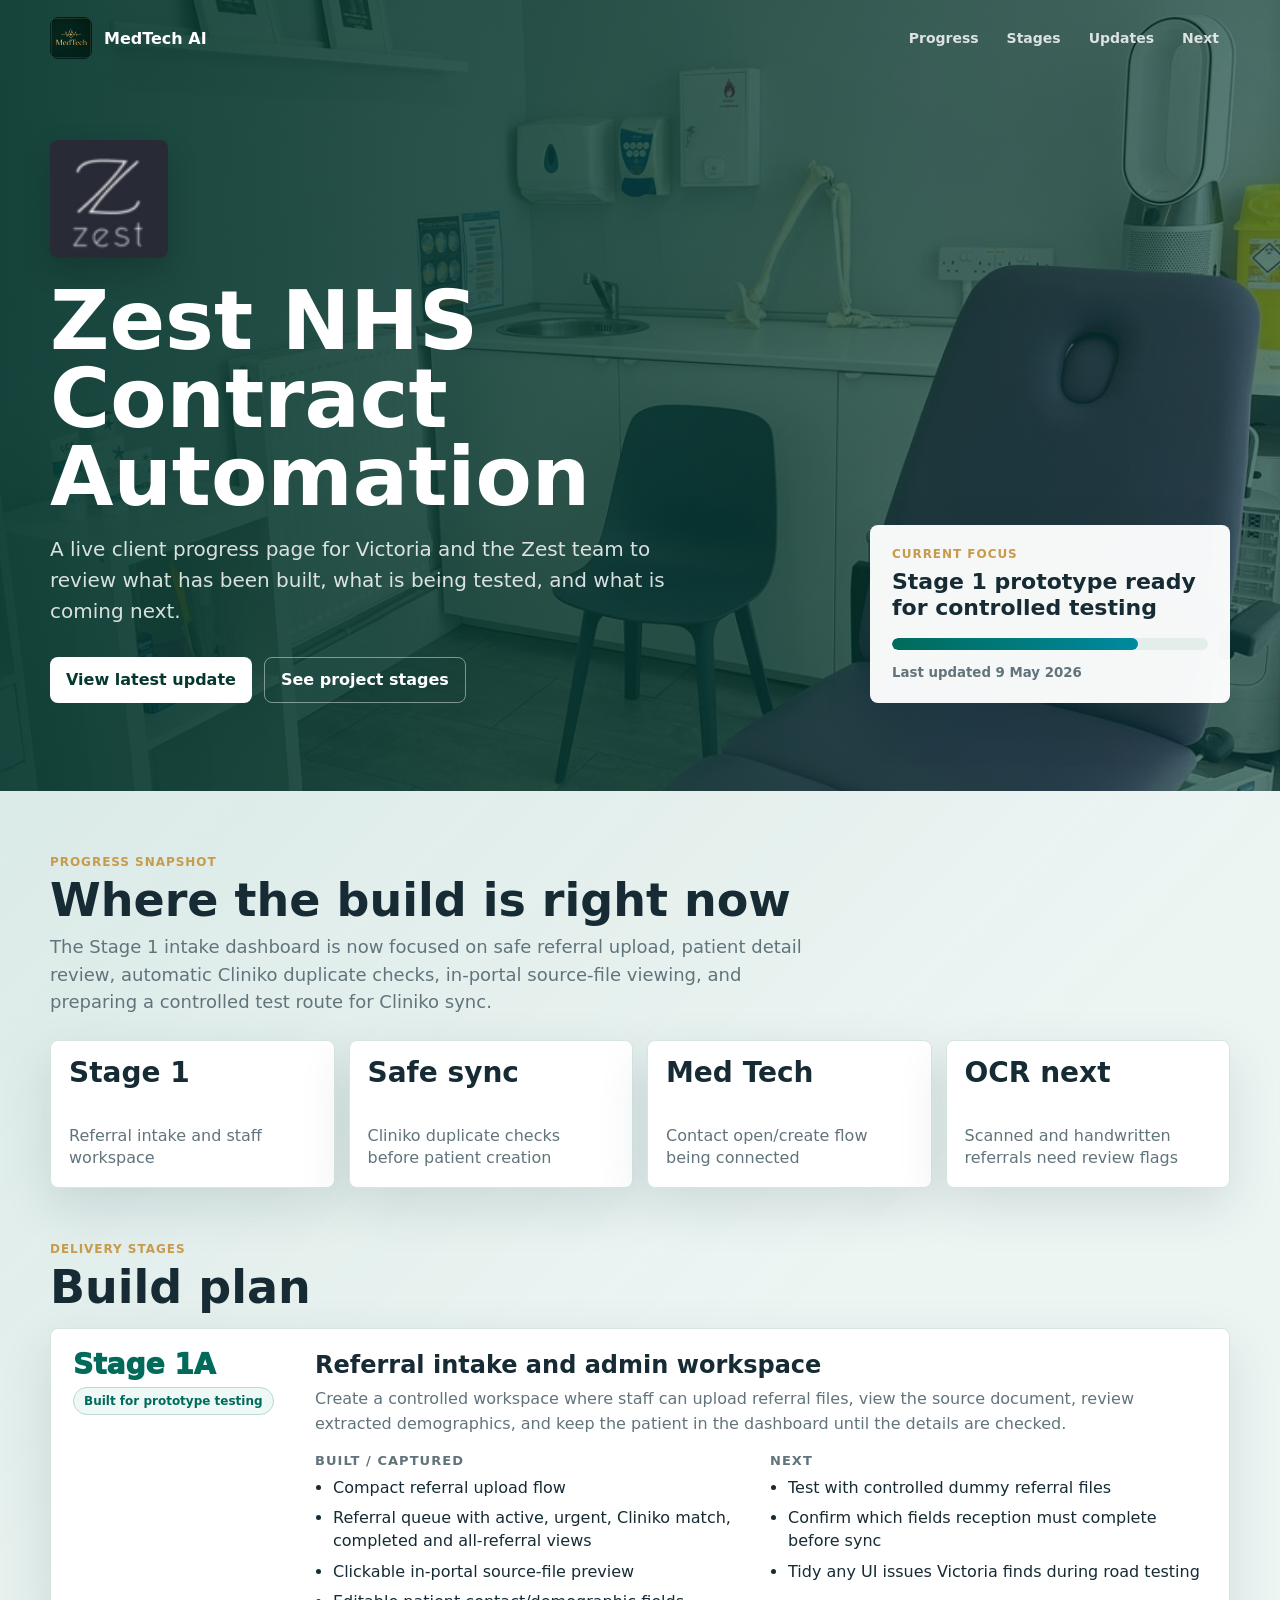
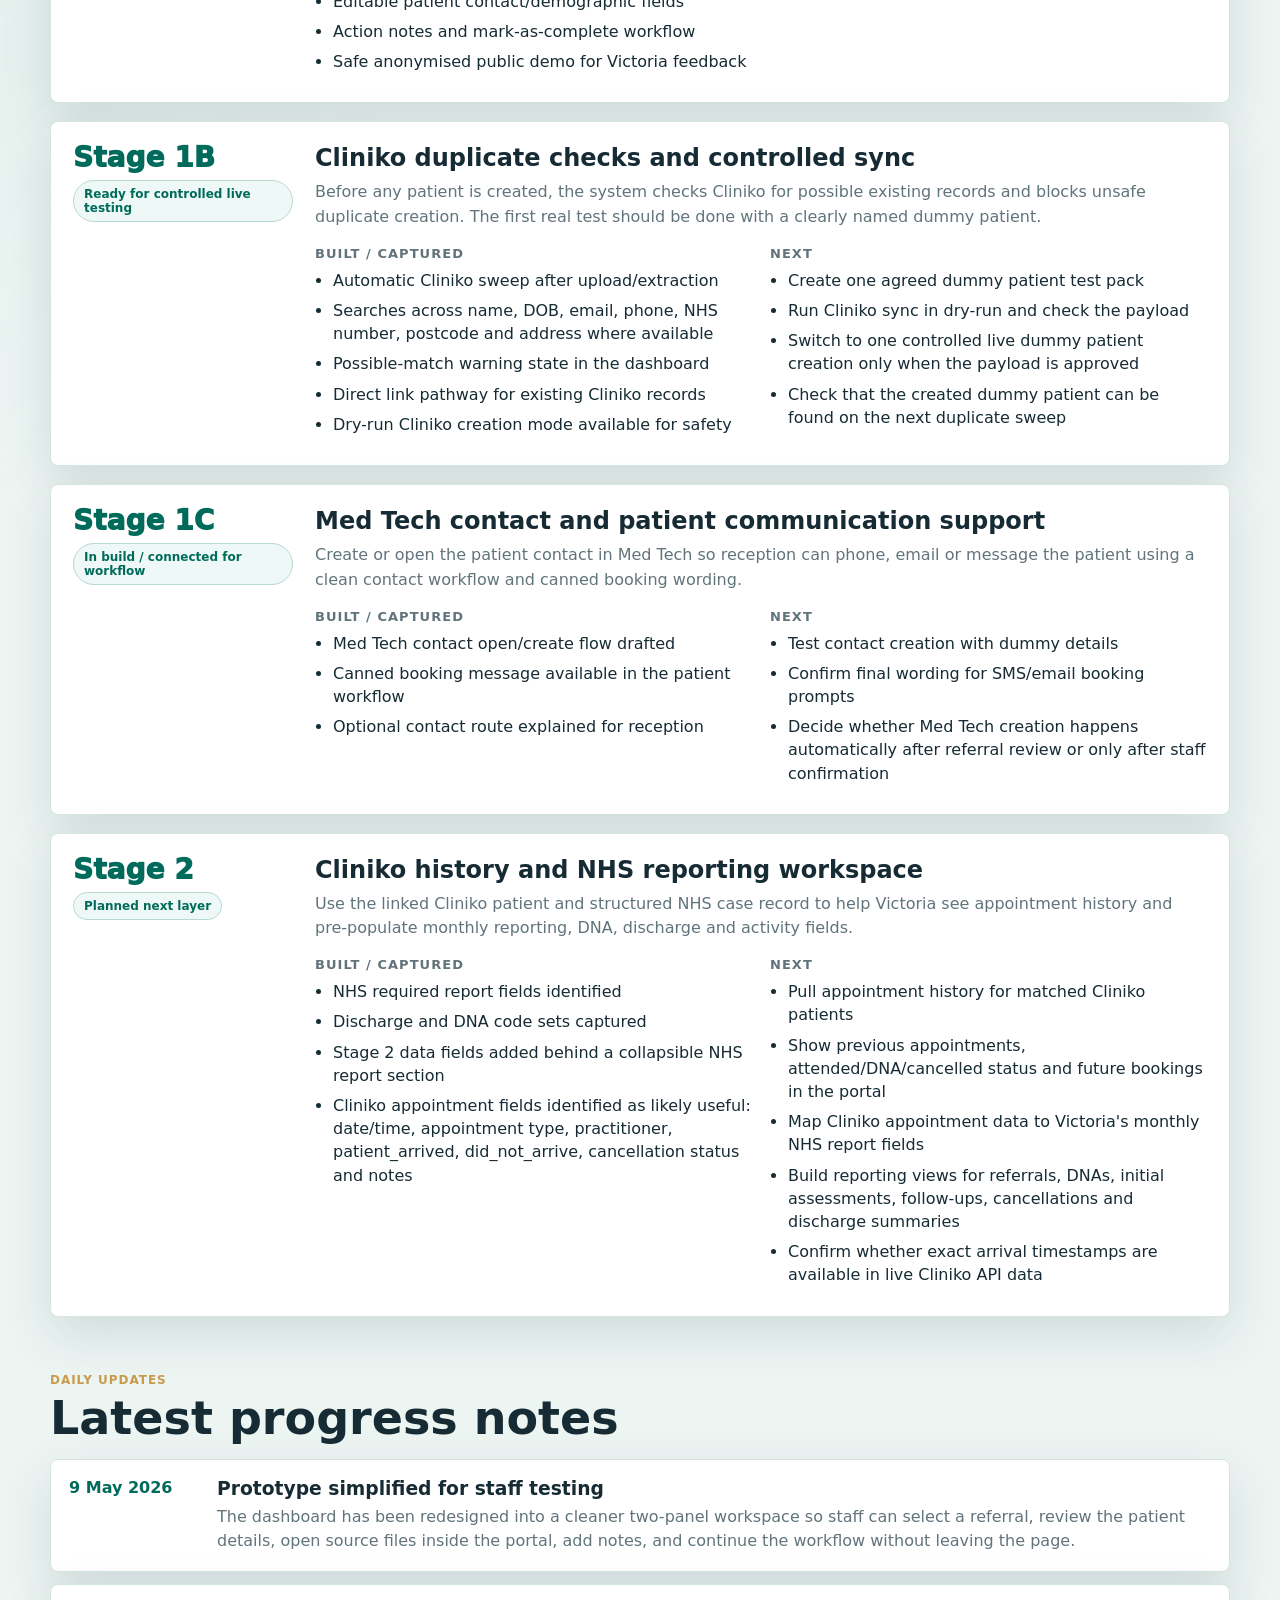
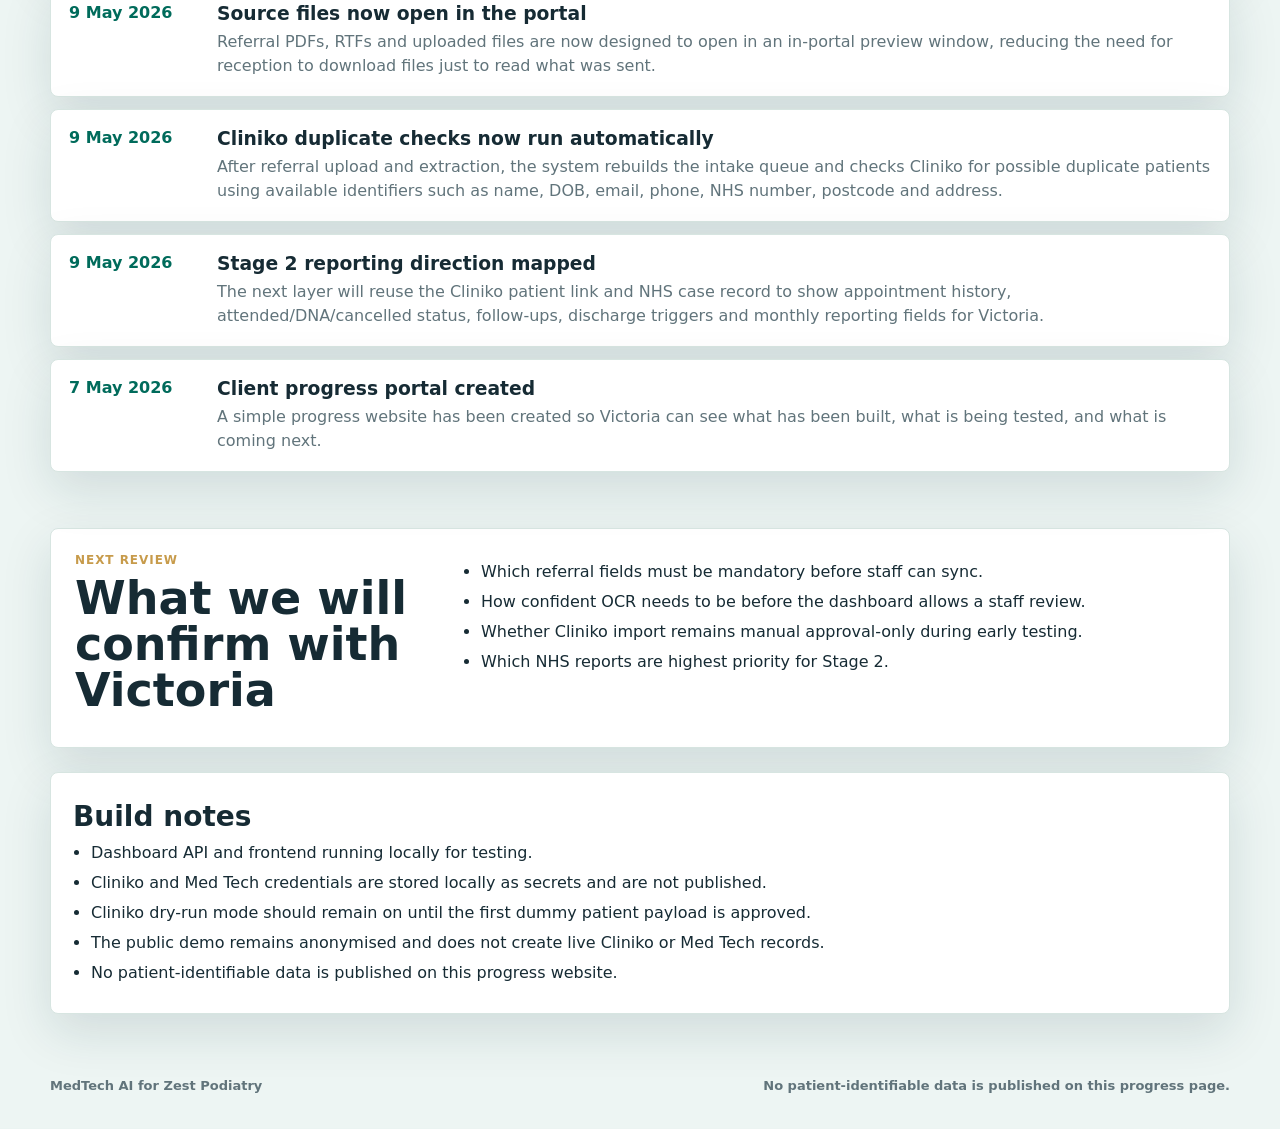
==== progress/index.html @ 03bc9697 "Publish Zest NHS demo on GitHub Pages" ====
<!doctype html>
<html lang="en">
  <head>
    <meta charset="utf-8" />
    <meta name="viewport" content="width=device-width, initial-scale=1" />
    <meta name="robots" content="noindex,nofollow" />
    <title>Zest NHS Automation Progress</title>
    <link rel="stylesheet" href="./styles.css" />
  </head>
  <body>
    <header class="hero">
      <nav class="topbar" aria-label="Project navigation">
        <a class="brand" href="#top" aria-label="Project home">
          <img src="./assets/MedTech-logo.png" alt="MedTech AI" />
          <span>MedTech AI</span>
        </a>
        <div class="navlinks">
          <a href="#progress">Progress</a>
          <a href="#stages">Stages</a>
          <a href="#updates">Updates</a>
          <a href="#next">Next</a>
        </div>
      </nav>

      <section id="top" class="heroGrid">
        <div class="heroCopy">
          <img class="zestLogo" src="./assets/zest-logo.png" alt="Zest Podiatry" />
          <h1>Zest NHS Contract Automation</h1>
          <p class="lead">A live client progress page for Victoria and the Zest team to review what has been built, what is being tested, and what is coming next.</p>
          <div class="heroActions">
            <a class="primaryButton" href="#updates">View latest update</a>
            <a class="secondaryButton" href="#stages">See project stages</a>
          </div>
        </div>
        <aside class="statusPanel" aria-label="Current project status">
          <span>Current focus</span>
          <strong id="statusText">Loading progress...</strong>
          <div class="progressBar" aria-label="Project progress">
            <div id="progressFill"></div>
          </div>
          <small id="lastUpdated">Last updated loading...</small>
        </aside>
      </section>
    </header>

    <main>
      <section id="progress" class="sectionIntro">
        <span>Progress Snapshot</span>
        <h2>Where the build is right now</h2>
        <p id="currentFocus">Loading the latest project focus.</p>
      </section>

      <section class="snapshotGrid" aria-label="Build snapshot">
        <article>
          <strong>Stage 1</strong>
          <span>Referral intake and staff workspace</span>
        </article>
        <article>
          <strong>Safe sync</strong>
          <span>Cliniko duplicate checks before patient creation</span>
        </article>
        <article>
          <strong>Med Tech</strong>
          <span>Contact open/create flow being connected</span>
        </article>
        <article>
          <strong>OCR next</strong>
          <span>Scanned and handwritten referrals need review flags</span>
        </article>
      </section>

      <section id="stages" class="stageSection">
        <div class="sectionIntro compact">
          <span>Delivery Stages</span>
          <h2>Build plan</h2>
        </div>
        <div id="stageList" class="stageList"></div>
      </section>

      <section id="updates" class="updatesSection">
        <div class="sectionIntro compact">
          <span>Daily Updates</span>
          <h2>Latest progress notes</h2>
        </div>
        <div id="updatesList" class="updatesList"></div>
      </section>

      <section id="next" class="nextSection">
        <div>
          <span>Next Review</span>
          <h2>What we will confirm with Victoria</h2>
        </div>
        <ul>
          <li>Which referral fields must be mandatory before staff can sync.</li>
          <li>How confident OCR needs to be before the dashboard allows a staff review.</li>
          <li>Whether Cliniko import remains manual approval-only during early testing.</li>
          <li>Which NHS reports are highest priority for Stage 2.</li>
        </ul>
      </section>

      <section class="buildLog" aria-label="Technical build notes">
        <h2>Build notes</h2>
        <ul id="buildLog"></ul>
      </section>
    </main>

    <footer>
      <span>MedTech AI for Zest Podiatry</span>
      <span>No patient-identifiable data is published on this progress page.</span>
    </footer>

    <script src="./progress.js"></script>
  </body>
</html>
---- progress/styles.css ----
:root {
  color-scheme: light;
  --ink: #162b34;
  --muted: #61747b;
  --paper: #ffffff;
  --soft: #f4faf8;
  --line: #d7e5e1;
  --green: #006b5b;
  --green-dark: #06382f;
  --teal: #008aa0;
  --gold: #c79b4b;
  --amber: #b87618;
  --shadow: 0 18px 50px rgba(18, 52, 60, 0.13);
  font-family: Inter, ui-sans-serif, system-ui, -apple-system, BlinkMacSystemFont, "Segoe UI", sans-serif;
  background: #edf5f3;
  color: var(--ink);
}

* {
  box-sizing: border-box;
}

html {
  scroll-behavior: smooth;
}

body {
  margin: 0;
  background:
    linear-gradient(135deg, rgba(0, 107, 91, 0.12), transparent 38%),
    #edf5f3;
}

a {
  color: inherit;
}

.hero {
  min-height: 82vh;
  background:
    linear-gradient(90deg, rgba(6, 56, 47, 0.92), rgba(6, 56, 47, 0.65)),
    url("./assets/zest-clinic-room.jpeg") center / cover;
  color: #ffffff;
  display: grid;
  align-content: start;
}

.topbar {
  width: min(1180px, calc(100% - 40px));
  margin: 0 auto;
  min-height: 76px;
  display: flex;
  align-items: center;
  justify-content: space-between;
  gap: 20px;
}

.brand {
  display: inline-flex;
  align-items: center;
  gap: 12px;
  text-decoration: none;
  font-weight: 900;
}

.brand img {
  width: 42px;
  height: 42px;
  border-radius: 8px;
  object-fit: cover;
}

.navlinks {
  display: flex;
  align-items: center;
  gap: 6px;
}

.navlinks a {
  text-decoration: none;
  color: rgba(255, 255, 255, 0.82);
  font-size: 14px;
  font-weight: 800;
  padding: 9px 11px;
  border-radius: 8px;
}

.navlinks a:hover {
  background: rgba(255, 255, 255, 0.12);
  color: #ffffff;
}

.heroGrid {
  width: min(1180px, calc(100% - 40px));
  margin: 64px auto 88px;
  display: grid;
  grid-template-columns: minmax(0, 1fr) 360px;
  gap: 42px;
  align-items: end;
}

.heroCopy {
  max-width: 760px;
}

.zestLogo {
  width: 118px;
  max-width: 44vw;
  display: block;
  margin-bottom: 24px;
  border-radius: 8px;
  box-shadow: 0 12px 30px rgba(0, 0, 0, 0.18);
}

h1,
h2,
p {
  margin-top: 0;
}

h1 {
  max-width: 760px;
  margin-bottom: 18px;
  font-size: clamp(42px, 7vw, 82px);
  line-height: 0.95;
  letter-spacing: 0;
}

.lead {
  max-width: 650px;
  color: rgba(255, 255, 255, 0.84);
  font-size: 20px;
  line-height: 1.55;
  margin-bottom: 30px;
}

.heroActions {
  display: flex;
  flex-wrap: wrap;
  gap: 12px;
}

.primaryButton,
.secondaryButton {
  min-height: 46px;
  border-radius: 8px;
  display: inline-flex;
  align-items: center;
  justify-content: center;
  padding: 12px 16px;
  font-weight: 900;
  text-decoration: none;
}

.primaryButton {
  background: #ffffff;
  color: var(--green-dark);
}

.secondaryButton {
  border: 1px solid rgba(255, 255, 255, 0.44);
  color: #ffffff;
}

.statusPanel {
  background: rgba(255, 255, 255, 0.96);
  color: var(--ink);
  border-radius: 8px;
  box-shadow: var(--shadow);
  padding: 22px;
}

.statusPanel span,
.sectionIntro span,
.nextSection span {
  display: block;
  color: var(--gold);
  font-size: 12px;
  text-transform: uppercase;
  letter-spacing: 0.08em;
  font-weight: 900;
}

.statusPanel strong {
  display: block;
  margin: 8px 0 16px;
  font-size: 22px;
  line-height: 1.2;
}

.statusPanel small {
  color: var(--muted);
  font-weight: 800;
}

.progressBar {
  width: 100%;
  height: 12px;
  border-radius: 999px;
  background: #e3eeeb;
  overflow: hidden;
  margin-bottom: 12px;
}

#progressFill {
  width: 0%;
  height: 100%;
  background: linear-gradient(90deg, var(--green), var(--teal));
  border-radius: inherit;
  transition: width 500ms ease;
}

main {
  width: min(1180px, calc(100% - 40px));
  margin: 0 auto;
  padding: 64px 0;
}

.sectionIntro {
  max-width: 780px;
  margin-bottom: 24px;
}

.sectionIntro.compact {
  margin-bottom: 18px;
}

.sectionIntro h2,
.nextSection h2,
.buildLog h2 {
  margin: 8px 0 10px;
  font-size: clamp(30px, 4vw, 46px);
  line-height: 1;
}

.sectionIntro p {
  color: var(--muted);
  font-size: 18px;
  line-height: 1.55;
}

.snapshotGrid {
  display: grid;
  grid-template-columns: repeat(4, minmax(0, 1fr));
  gap: 14px;
  margin-bottom: 54px;
}

.snapshotGrid article,
.stageCard,
.updateItem,
.buildLog,
.nextSection {
  background: var(--paper);
  border: 1px solid var(--line);
  border-radius: 8px;
  box-shadow: var(--shadow);
}

.snapshotGrid article {
  min-height: 148px;
  padding: 18px;
  display: grid;
  align-content: space-between;
}

.snapshotGrid strong {
  font-size: 28px;
  line-height: 1;
}

.snapshotGrid span {
  color: var(--muted);
  line-height: 1.4;
}

.stageSection,
.updatesSection {
  margin-bottom: 56px;
}

.stageList {
  display: grid;
  gap: 18px;
}

.stageCard {
  padding: 22px;
  display: grid;
  grid-template-columns: 220px 1fr;
  gap: 22px;
}

.stageMeta {
  display: grid;
  gap: 8px;
  align-content: start;
}

.stageName {
  color: var(--green);
  font-size: 28px;
  line-height: 1;
  font-weight: 950;
}

.stageStatus {
  width: fit-content;
  border-radius: 999px;
  padding: 6px 10px;
  background: #eef8f6;
  color: var(--green);
  border: 1px solid #b9d9d3;
  font-size: 12px;
  font-weight: 900;
}

.stageBody h3 {
  margin: 0 0 8px;
  font-size: 24px;
}

.stageBody p {
  color: var(--muted);
  line-height: 1.55;
}

.stageColumns {
  display: grid;
  grid-template-columns: 1fr 1fr;
  gap: 18px;
}

.stageColumns h4 {
  margin: 0 0 8px;
  font-size: 13px;
  text-transform: uppercase;
  letter-spacing: 0.08em;
  color: var(--muted);
}

ul {
  margin: 0;
  padding-left: 18px;
}

li {
  margin: 7px 0;
  line-height: 1.45;
}

.updatesList {
  display: grid;
  gap: 12px;
}

.updateItem {
  padding: 18px;
  display: grid;
  grid-template-columns: 130px 1fr;
  gap: 18px;
}

.updateItem time {
  color: var(--green);
  font-weight: 900;
}

.updateItem h3 {
  margin: 0 0 6px;
}

.updateItem p {
  margin-bottom: 0;
  color: var(--muted);
  line-height: 1.5;
}

.nextSection {
  padding: 24px;
  display: grid;
  grid-template-columns: 360px 1fr;
  gap: 28px;
  margin-bottom: 24px;
}

.buildLog {
  padding: 22px;
}

.buildLog h2 {
  font-size: 28px;
}

footer {
  width: min(1180px, calc(100% - 40px));
  margin: 0 auto;
  padding: 0 0 36px;
  color: var(--muted);
  display: flex;
  justify-content: space-between;
  gap: 18px;
  font-size: 13px;
  font-weight: 800;
}

@media (max-width: 920px) {
  .topbar,
  .heroGrid,
  main,
  footer {
    width: min(100% - 28px, 1180px);
  }

  .topbar,
  footer {
    align-items: flex-start;
    flex-direction: column;
  }

  .navlinks {
    width: 100%;
    overflow-x: auto;
    padding-bottom: 4px;
  }

  .heroGrid,
  .stageCard,
  .nextSection {
    grid-template-columns: 1fr;
  }

  .snapshotGrid {
    grid-template-columns: 1fr 1fr;
  }

  .updateItem {
    grid-template-columns: 1fr;
  }
}

@media (max-width: 560px) {
  .snapshotGrid,
  .stageColumns {
    grid-template-columns: 1fr;
  }
}
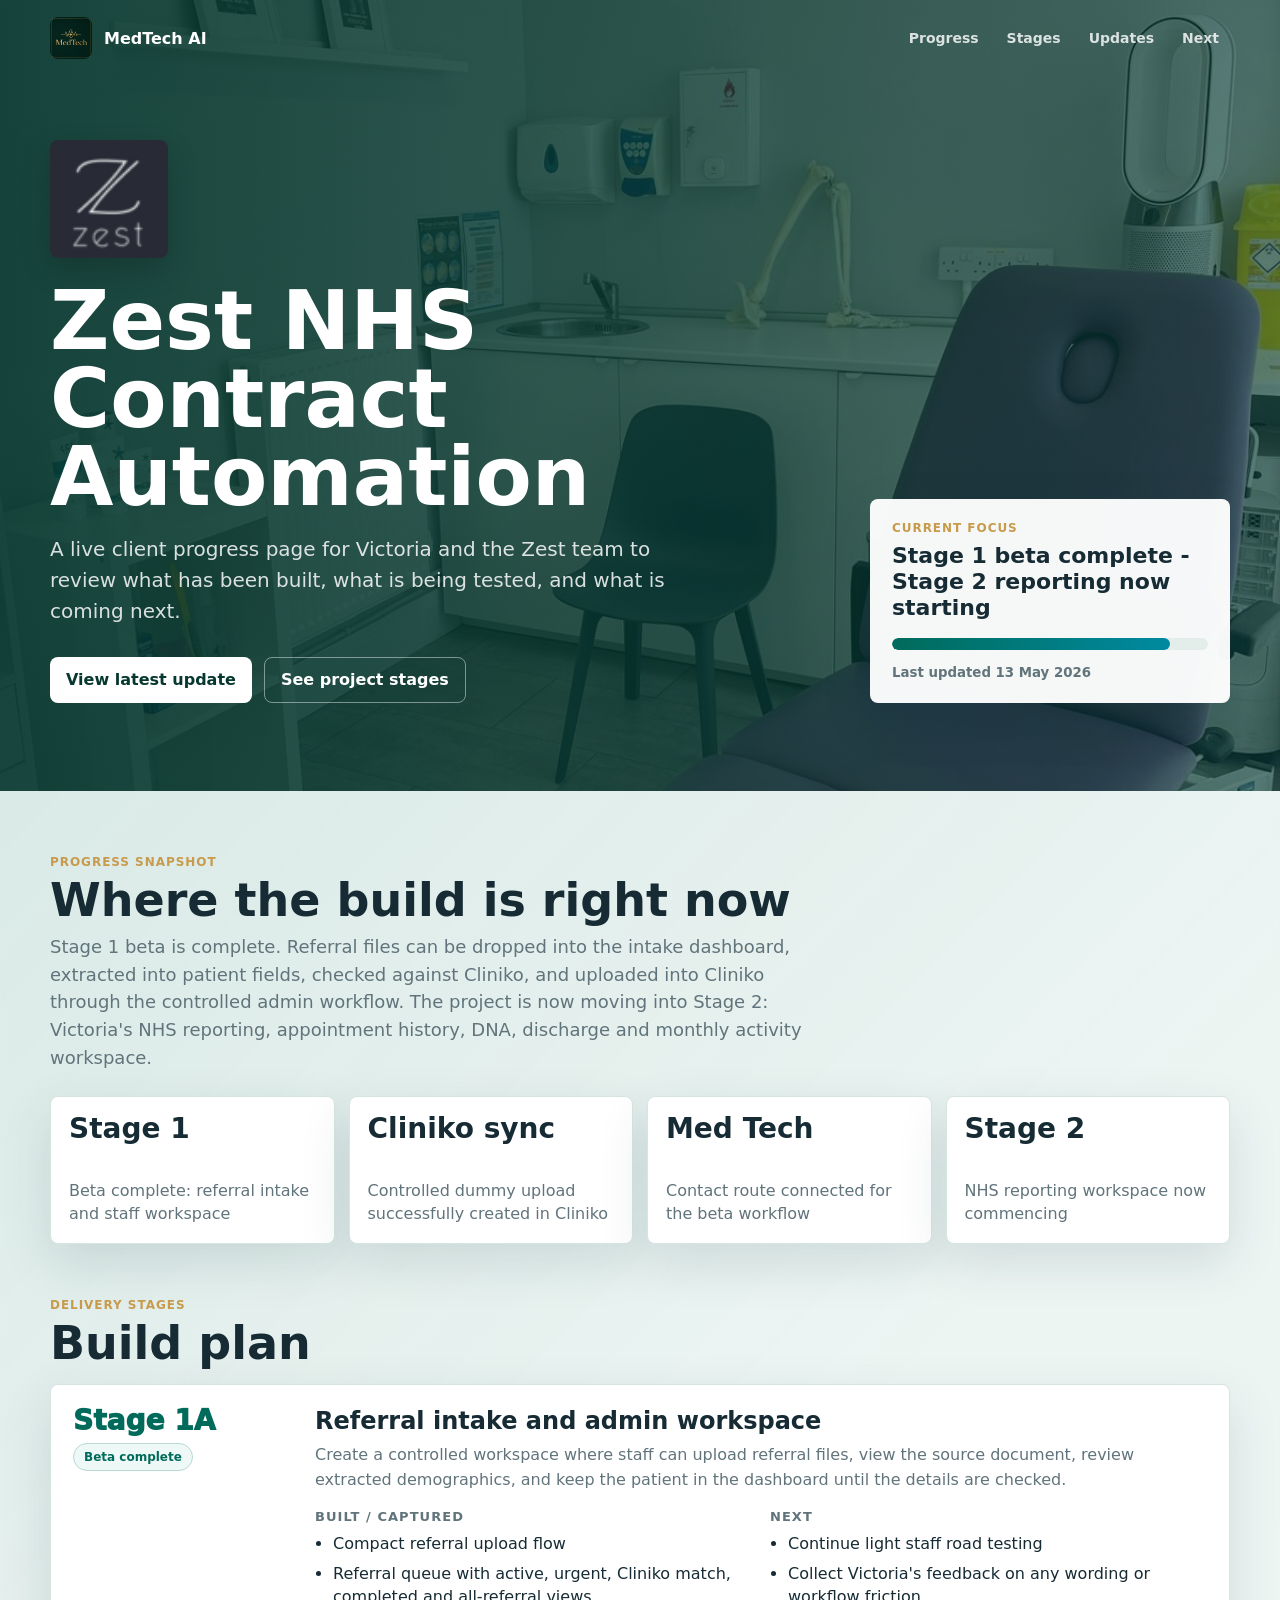
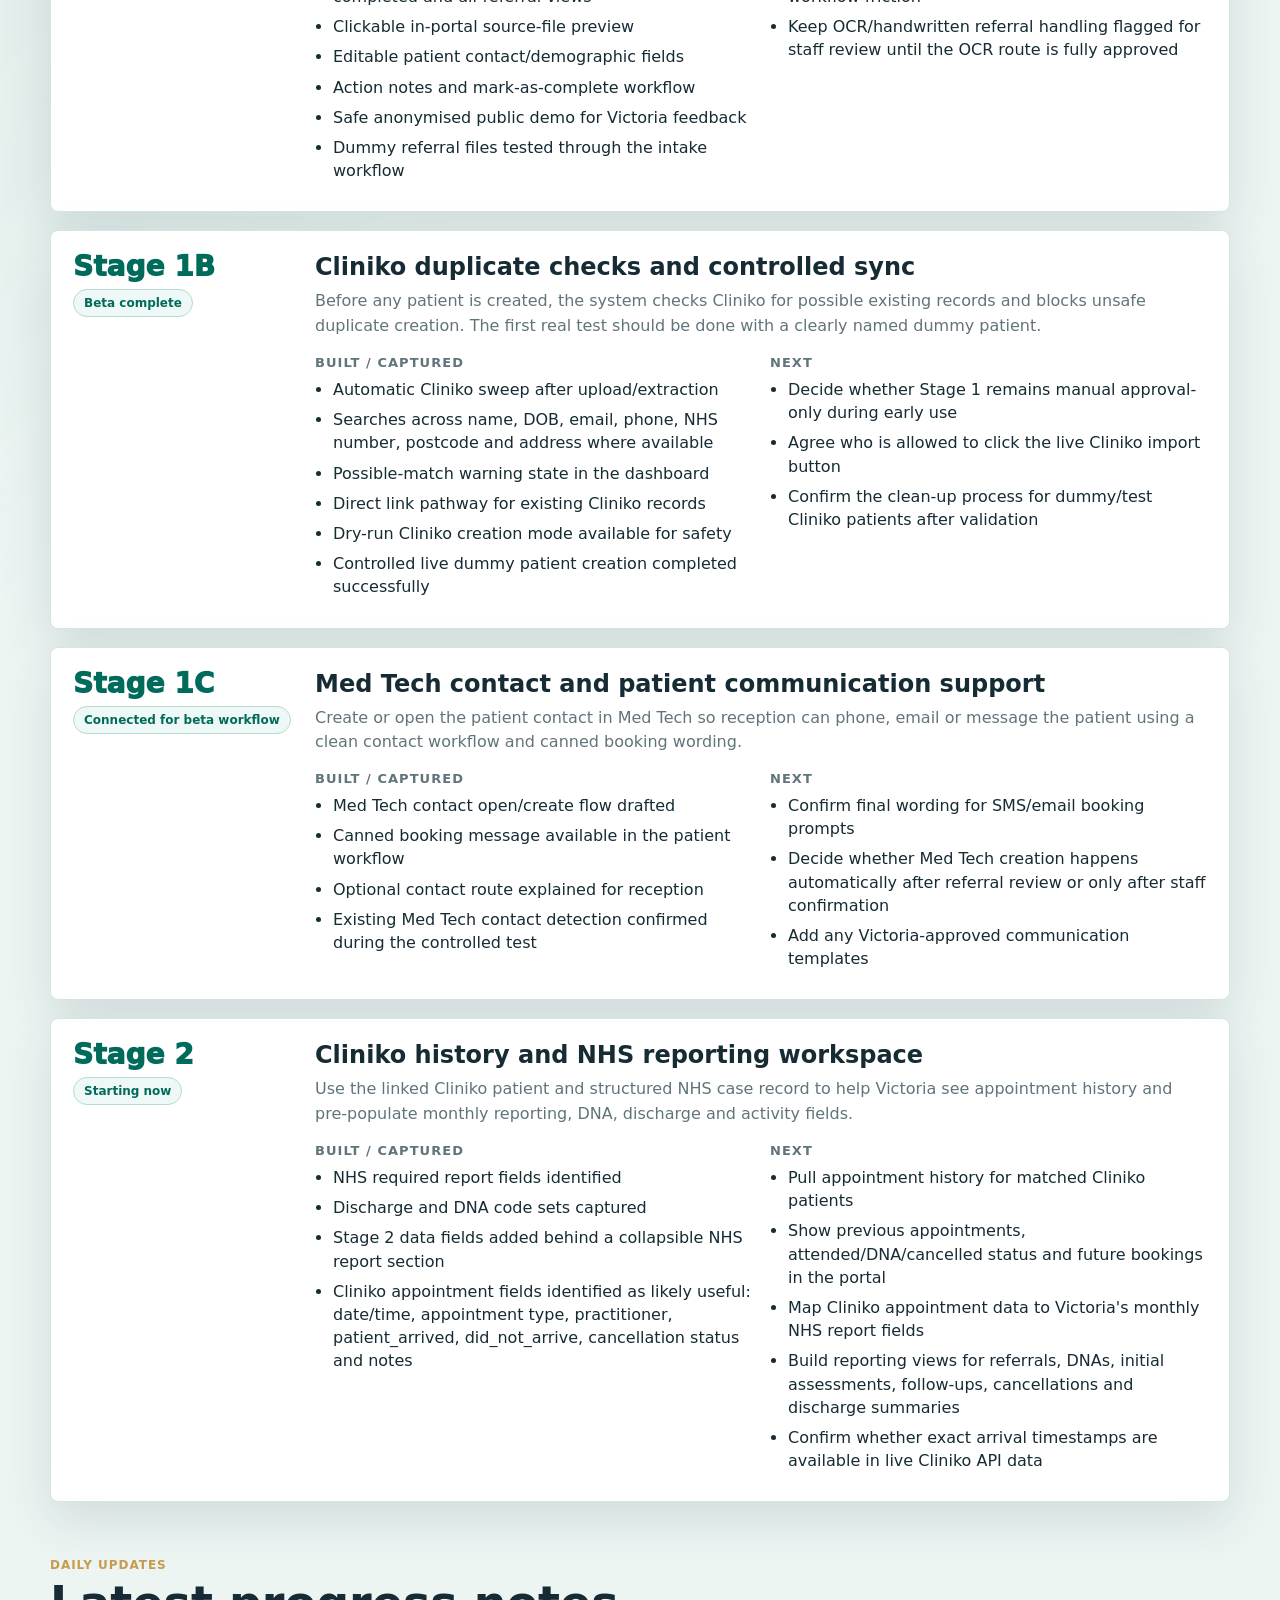
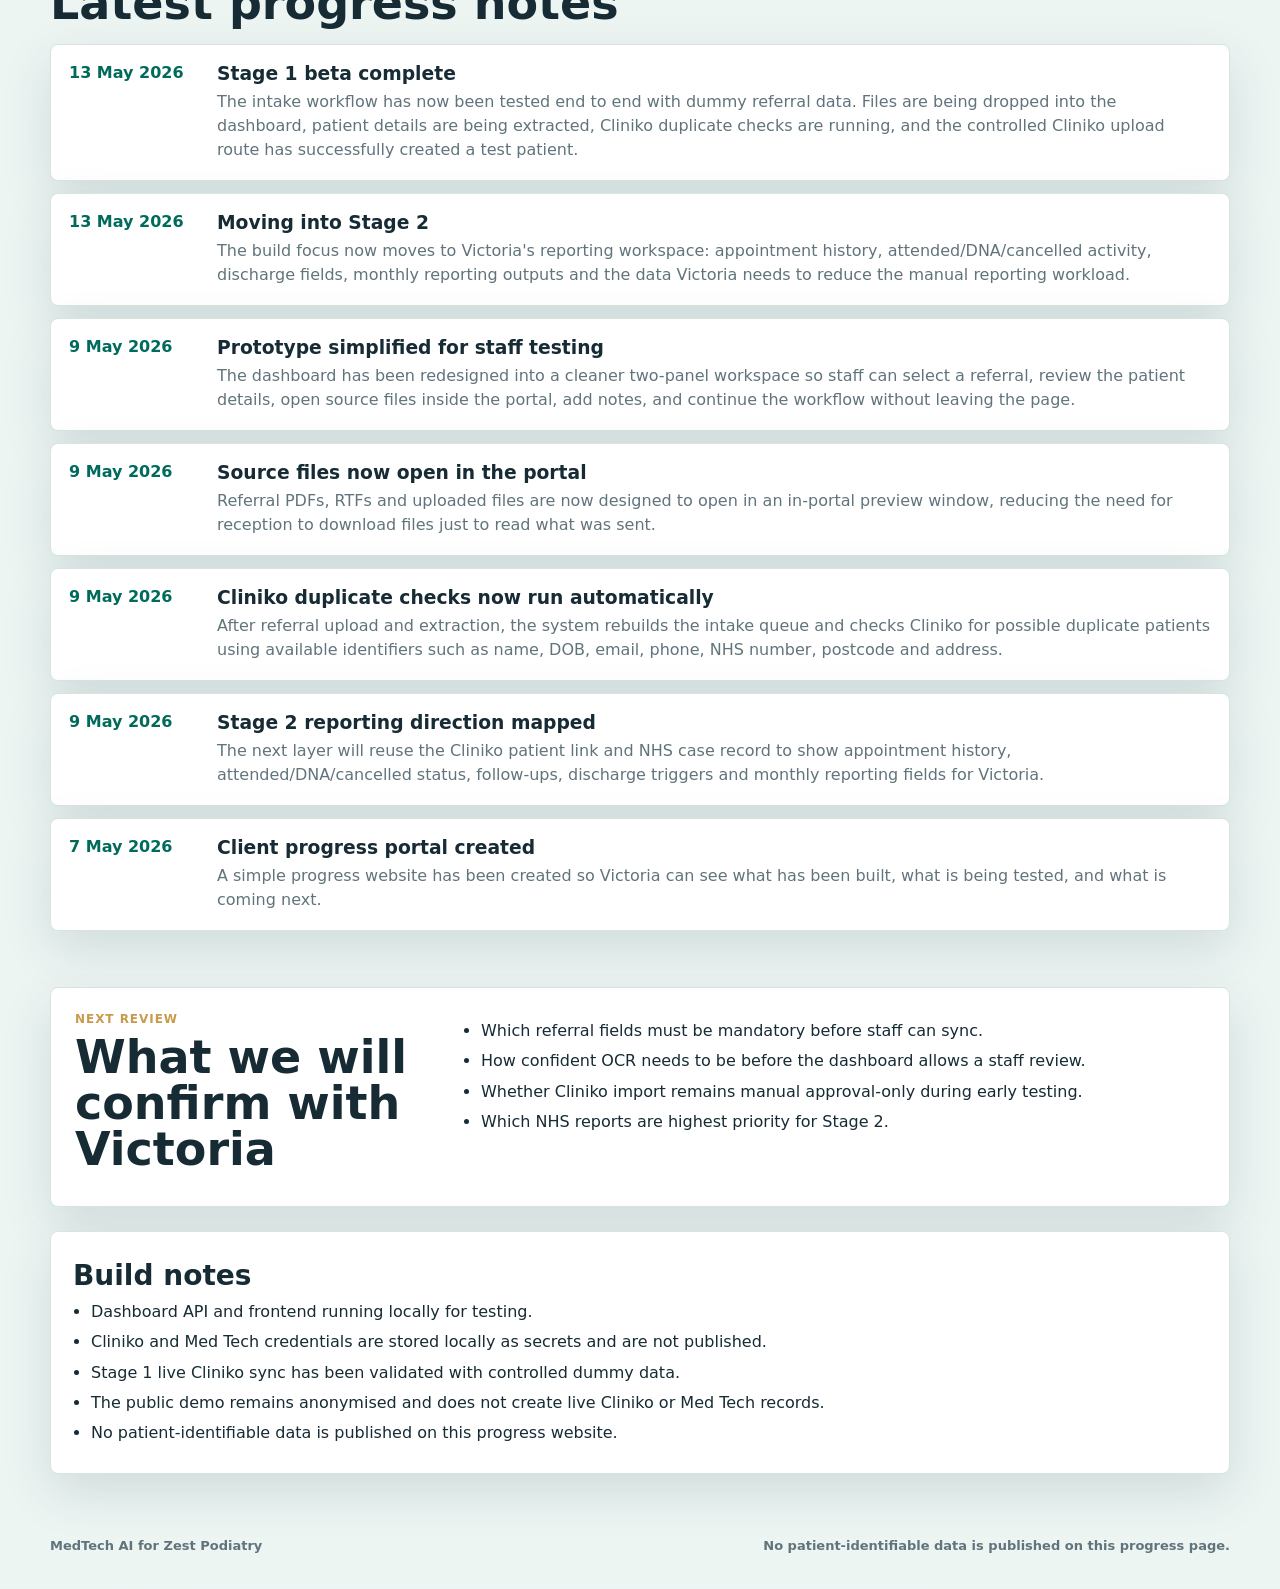
==== commit 8b4e2dd5: "Update Zest progress for Stage 1 beta completion" ====
--- a/progress/index.html
+++ b/progress/index.html
@@ -53,19 +53,19 @@
       <section class="snapshotGrid" aria-label="Build snapshot">
         <article>
           <strong>Stage 1</strong>
-          <span>Referral intake and staff workspace</span>
+          <span>Beta complete: referral intake and staff workspace</span>
         </article>
         <article>
-          <strong>Safe sync</strong>
-          <span>Cliniko duplicate checks before patient creation</span>
+          <strong>Cliniko sync</strong>
+          <span>Controlled dummy upload successfully created in Cliniko</span>
         </article>
         <article>
           <strong>Med Tech</strong>
-          <span>Contact open/create flow being connected</span>
+          <span>Contact route connected for the beta workflow</span>
         </article>
         <article>
-          <strong>OCR next</strong>
-          <span>Scanned and handwritten referrals need review flags</span>
+          <strong>Stage 2</strong>
+          <span>NHS reporting workspace now commencing</span>
         </article>
       </section>
 
